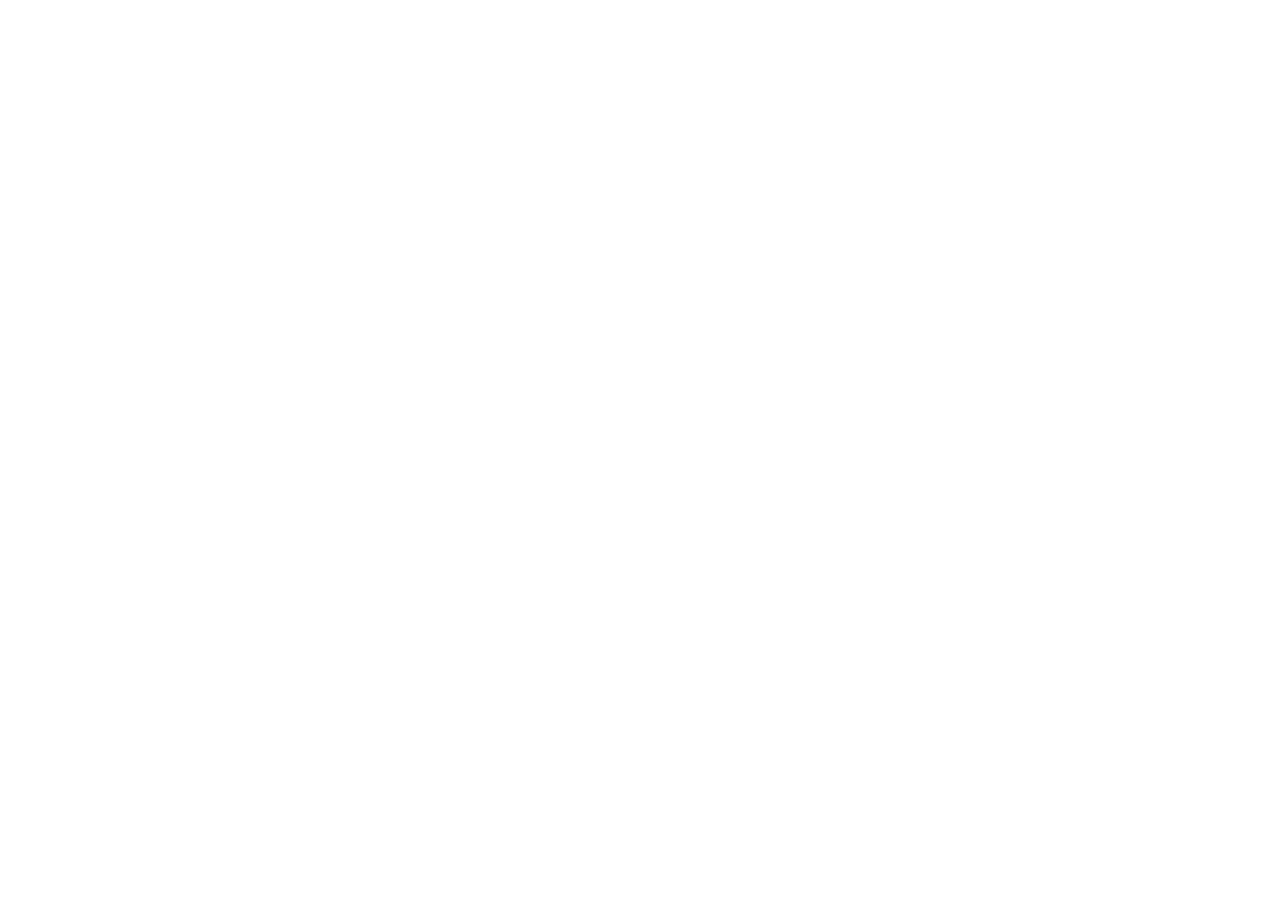
==== index.html @ 9415c62b "Start: Project and Create Folder Structure and Add: Assets" ====
<!DOCTYPE html>
<html lang="en">
  <head>
    <meta charset="UTF-8" />
    <meta name="viewport" content="width=device-width, initial-scale=1.0" />
    <title>Sign in</title>
    <link rel="stylesheet" href="assets/styles/main.css" />
  </head>
  <body></body>
</html>
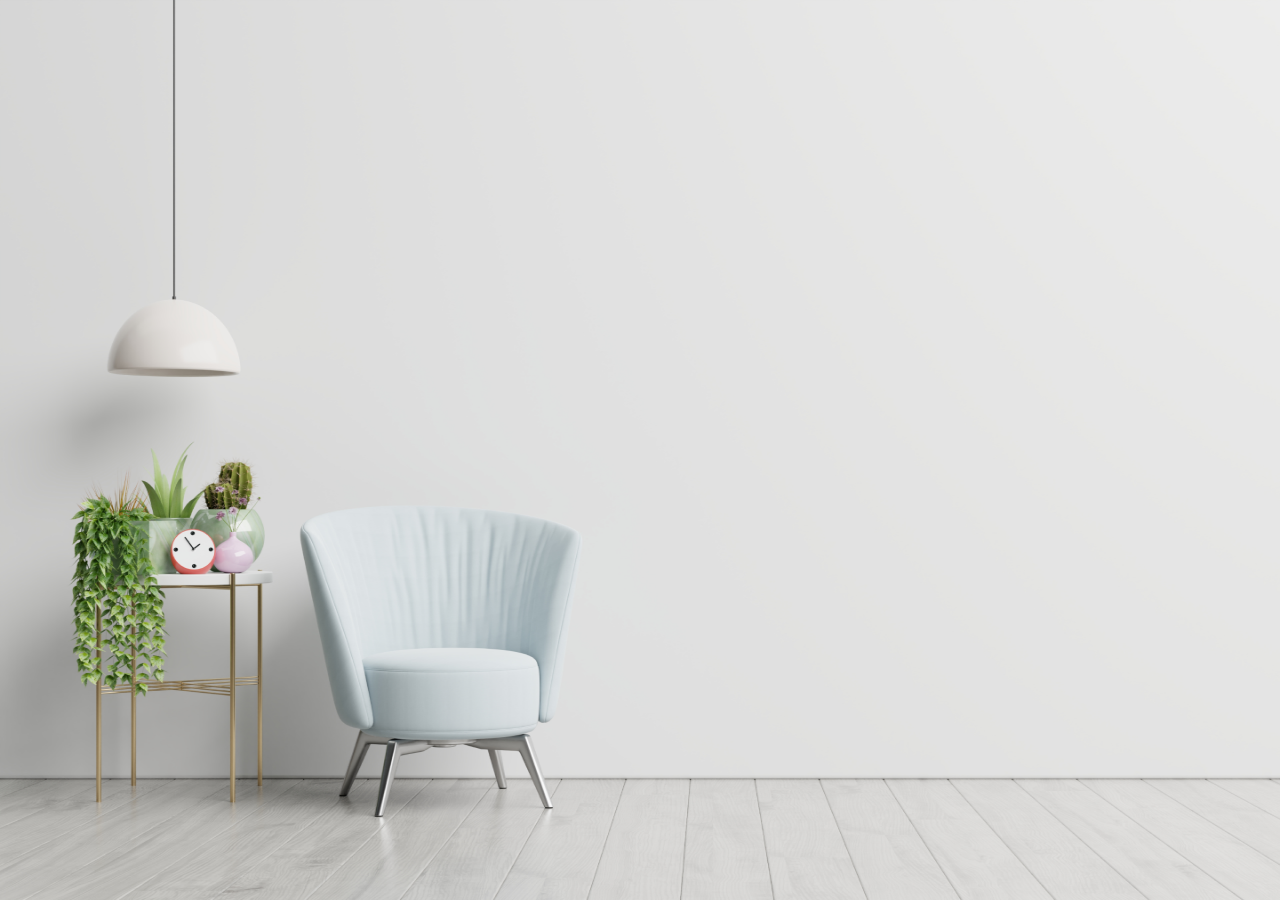
==== commit 3c7a5160: "Add: CSS Variables and Add: Body Backgrond" ====
--- a/index.html
+++ b/index.html
@@ -4,7 +4,15 @@
     <meta charset="UTF-8" />
     <meta name="viewport" content="width=device-width, initial-scale=1.0" />
     <title>Sign in</title>
+    <link rel="preconnect" href="https://fonts.googleapis.com" />
+    <link rel="preconnect" href="https://fonts.gstatic.com" crossorigin />
+    <link
+      href="https://fonts.googleapis.com/css2?family=Poppins:ital,wght@0,100;0,200;0,300;0,400;0,500;0,600;0,700;0,800;0,900;1,100;1,200;1,300;1,400;1,500;1,600;1,700;1,800;1,900&display=swap"
+      rel="stylesheet"
+    />
     <link rel="stylesheet" href="assets/styles/main.css" />
   </head>
-  <body></body>
+  <body>
+    
+  </body>
 </html>
--- a/assets/styles/main.css
+++ b/assets/styles/main.css
@@ -0,0 +1,19 @@
+* {
+  padding: 0;
+  margin: 0;
+  box-sizing: border-box;
+}
+:root {
+  --black: black;
+  --palm-leaf: #779341;
+  --blueberry: #4285f4;
+  --alice-blue: #e9f1ff;
+  --philippine-gray: #8d8d8d;
+}
+body {
+  font-family: "Poppins", serif;
+  background-image: url(../images/bg.webp);
+  background-size: 100% 100%;
+  background-position: center;
+  height: 100vh;
+}
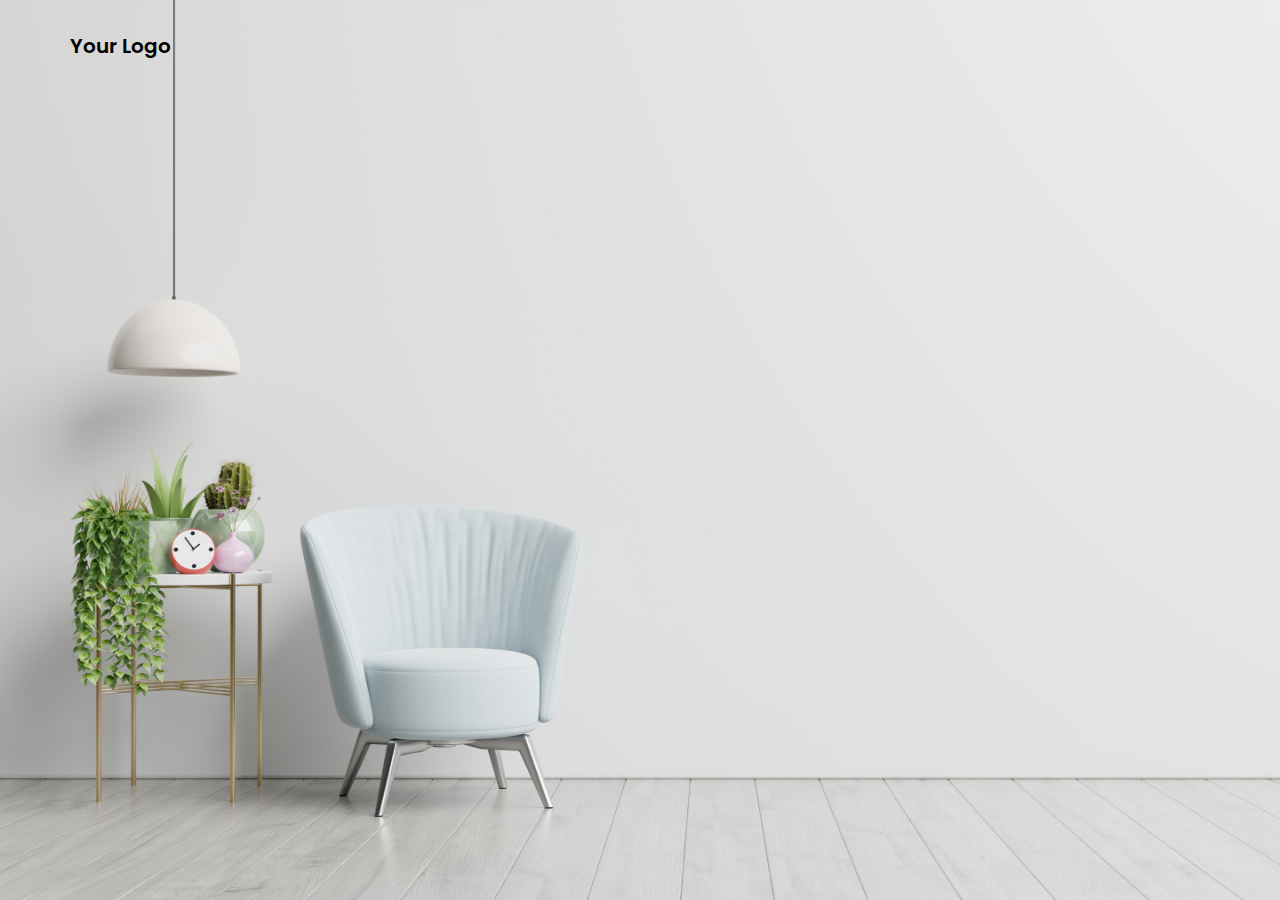
==== commit 94e14bfc: "Add: Header Section" ====
--- a/index.html
+++ b/index.html
@@ -13,6 +13,10 @@
     <link rel="stylesheet" href="assets/styles/main.css" />
   </head>
   <body>
-    
+    <header>
+      <div class="container">
+        <a href="index.html">Your Logo</a>
+      </div>
+    </header>
   </body>
 </html>
--- a/assets/styles/main.css
+++ b/assets/styles/main.css
@@ -5,6 +5,7 @@
 }
 :root {
   --black: black;
+  --white: white;
   --palm-leaf: #779341;
   --blueberry: #4285f4;
   --alice-blue: #e9f1ff;
@@ -17,3 +18,33 @@
   background-position: center;
   height: 100vh;
 }
+a {
+  text-decoration: none;
+}
+.container {
+  padding: 0 15px;
+  margin: auto;
+}
+@media (min-width: 768px) {
+  .container {
+    width: 750px;
+  }
+}
+@media (min-width: 992px) {
+  .container {
+    width: 970px;
+  }
+}
+@media (min-width: 1200px) {
+  .container {
+    width: 1170px;
+  }
+}
+header {
+  padding: 31px 0;
+}
+header a {
+  font-size: 20px;
+  font-weight: 600;
+  color: var(--black);
+}
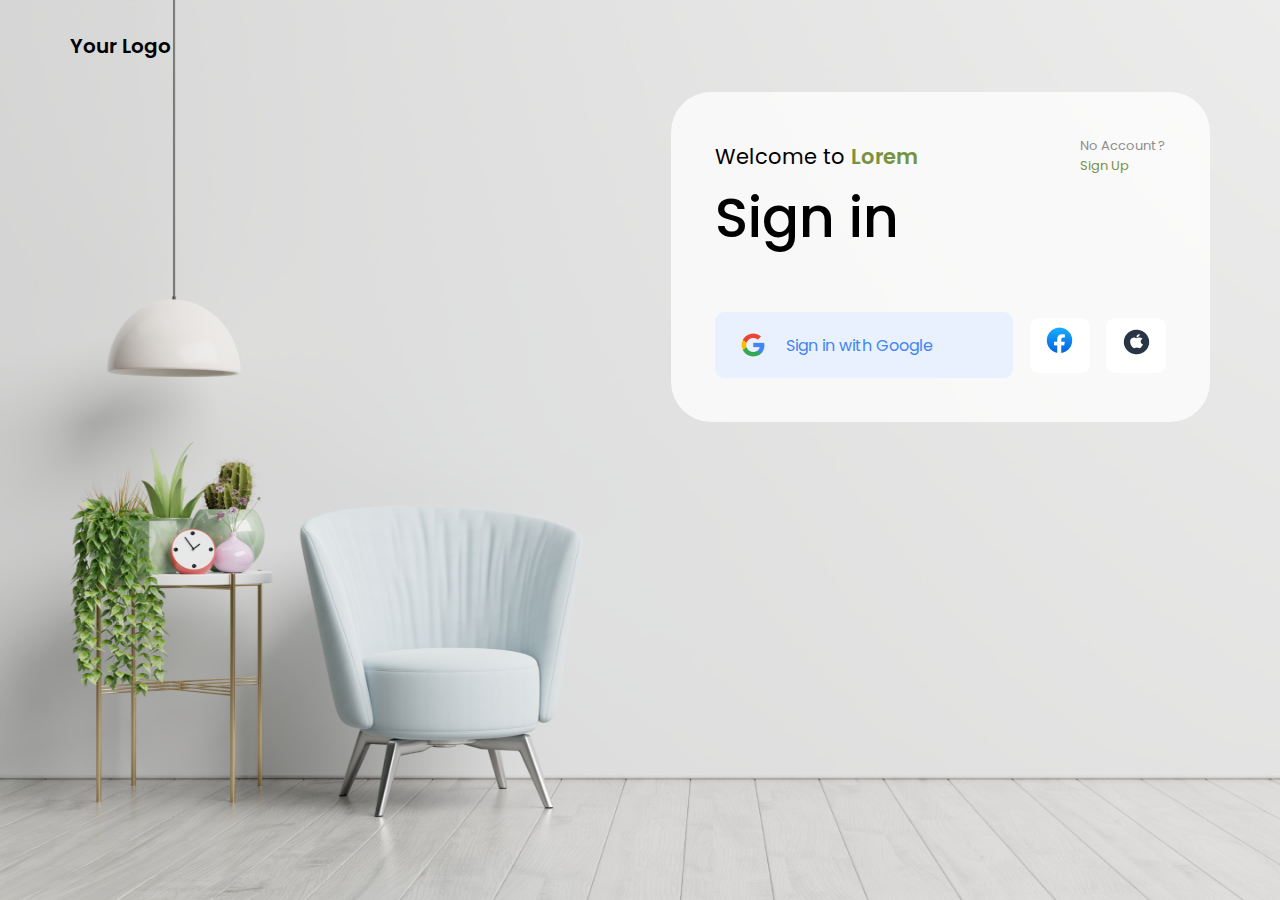
==== commit 824114c1: "Add: Section Heading and Add: Login With Option" ====
--- a/index.html
+++ b/index.html
@@ -18,5 +18,39 @@
         <a href="index.html">Your Logo</a>
       </div>
     </header>
+    <main>
+      <section class="sign-in">
+        <div class="container">
+          <div class="sign-in-container">
+            <div class="heading">
+              <p class="welcome-message">Welcome to <span>Lorem</span></p>
+              <p class="no-have-account">
+                No Account ? <br />
+                <a href="signup.html">Sign Up</a>
+              </p>
+            </div>
+            <h1>Sign in</h1>
+            <div class="login-with">
+              <div class="google">
+                <a href="#">
+                  <img src="assets/icons/google.webp" alt="Google Icons" />
+                  Sign in with Google
+                </a>
+              </div>
+              <div class="other-option">
+                <a href="#">
+                  <img src="assets/icons/Facebook.webp" alt="Facebook Icon" />
+                </a>
+              </div>
+              <div class="other-option">
+                <a href="#">
+                  <img src="assets/icons/apple.webp" alt="Apple Icon" />
+                </a>
+              </div>
+            </div>
+          </div>
+        </div>
+      </section>
+    </main>
   </body>
 </html>
--- a/assets/styles/main.css
+++ b/assets/styles/main.css
@@ -48,3 +48,71 @@
   font-weight: 600;
   color: var(--black);
 }
+.sign-in .container {
+  display: flex;
+  align-items: center;
+  justify-content: end;
+}
+.sign-in .sign-in-container {
+  width: 539px;
+  padding: 44px;
+  background-color: rgb(255 255 255 / 0.75);
+  border-radius: 40px;
+}
+.sign-in .sign-in-container .heading {
+  display: flex;
+  align-items: center;
+  justify-content: space-between;
+}
+.sign-in .heading .welcome-message {
+  font-size: 21px;
+  font-weight: 400;
+}
+.sign-in .heading .welcome-message span {
+  font-weight: 600;
+  color: var(--palm-leaf);
+}
+.sign-in .heading .no-have-account {
+  font-size: 13px;
+  font-weight: 400;
+  color: var(--philippine-gray);
+}
+.sign-in .heading .no-have-account a {
+  color: var(--palm-leaf);
+}
+.sign-in h1 {
+  font-size: 55px;
+  font-weight: 500;
+  color: var(--black);
+}
+.sign-in .login-with {
+  display: flex;
+  align-items: center;
+  justify-content: space-between;
+  margin-top: 53px;
+}
+.sign-in .login-with .google {
+  width: 298px;
+  padding: 20px 25px;
+  background-color: var(--alice-blue);
+  border-radius: 9px;
+}
+.sign-in .login-with .google a {
+  display: flex;
+  align-items: center;
+  color: var(--blueberry);
+  font-size: 16px;
+  font-weight: 400;
+}
+.sign-in .login-with .google a img {
+  margin-right: 20px;
+}
+.sign-in .login-with .other-option {
+  display: flex;
+  align-items: center;
+  justify-content: center;
+  width: 60px;
+  height: 55px;
+  background-color: var(--white);
+  border-radius: 9px;
+}
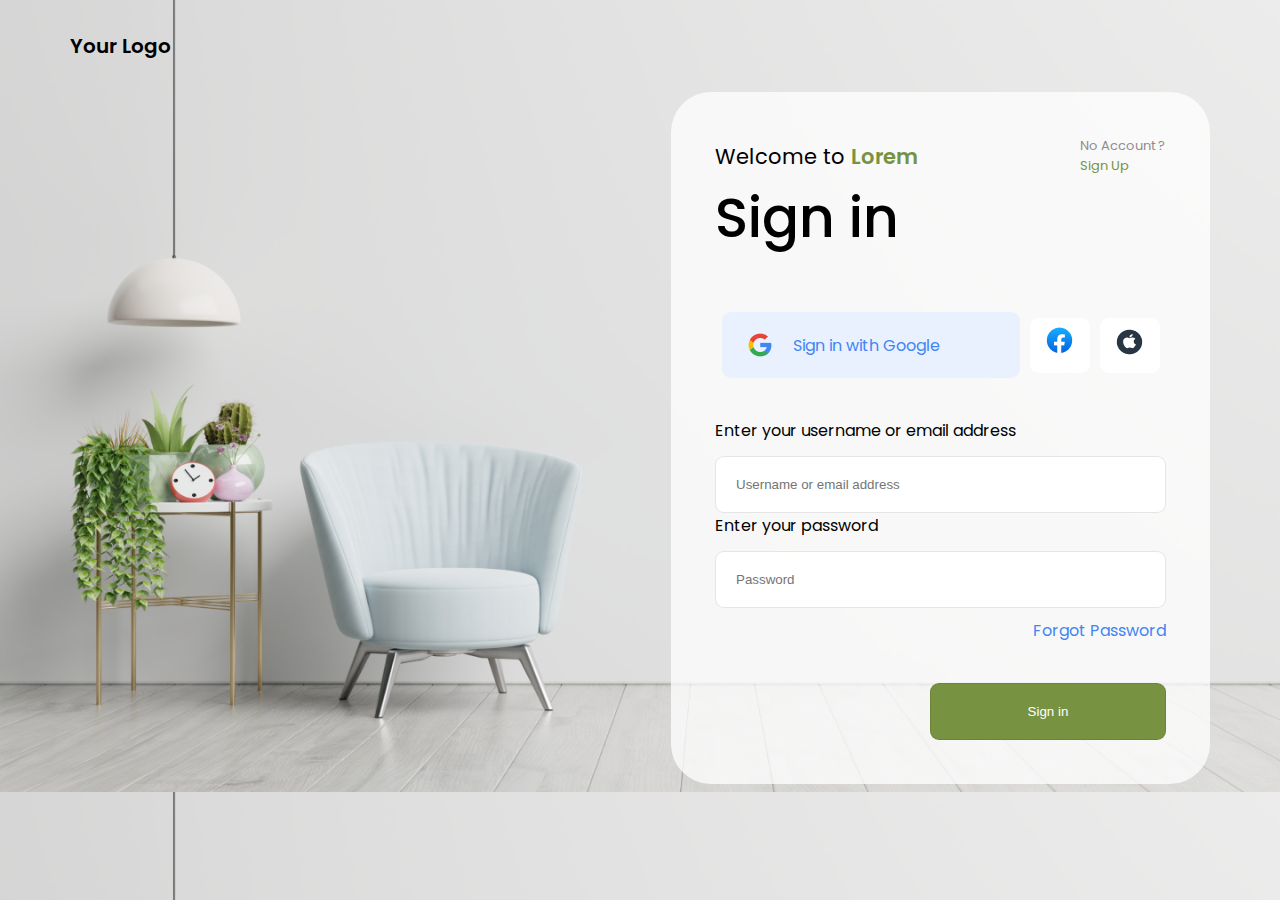
==== commit ad9cdcdb: "Add: Sign Form" ====
--- a/index.html
+++ b/index.html
@@ -48,6 +48,14 @@
                 </a>
               </div>
             </div>
+            <form>
+              <label for="username">Enter your username or email address</label>
+              <input type="text" name="username" id="username" placeholder="Username or email address" required autofocus />
+              <label for="password">Enter your password</label>
+              <input type="password" name="password" id="password" placeholder="Password" required />
+              <a href="#">Forgot Password</a>
+              <input type="submit" value="Sign in" />
+            </form>
           </div>
         </div>
       </section>
--- a/assets/styles/main.css
+++ b/assets/styles/main.css
@@ -14,9 +14,8 @@
 body {
   font-family: "Poppins", serif;
   background-image: url(../images/bg.webp);
-  background-size: 100% 100%;
+  background-size: cover;
   background-position: center;
-  height: 100vh;
 }
 a {
   text-decoration: none;
@@ -88,7 +87,9 @@
 .sign-in .login-with {
   display: flex;
   align-items: center;
-  justify-content: space-between;
+  justify-content: center;
+  flex-wrap: wrap;
+  gap: 10px;
   margin-top: 53px;
 }
 .sign-in .login-with .google {
@@ -116,3 +117,34 @@
   background-color: var(--white);
   border-radius: 9px;
 }
+.sign-in form {
+  margin-top: 40px;
+}
+.sign-in form label {
+  display: block;
+  margin-bottom: 13px;
+  font-size: 16px;
+  font-weight: 400;
+}
+.sign-in form input {
+  display: block;
+  width: 100%;
+  padding: 20px;
+  border: none;
+  outline: none;
+  border: 1px solid rgb(0 0 0 / 0.1);
+  border-radius: 9px;
+}
+.sign-in form a {
+  display: block;
+  margin: 10px 0 40px 0;
+  text-align: right;
+  color: var(--blueberry);
+}
+.sign-in form input[type="submit"] {
+  width: 236px;
+  padding: 20px;
+  margin-left: auto;
+  color: var(--white);
+  background-color: var(--palm-leaf);
+}
